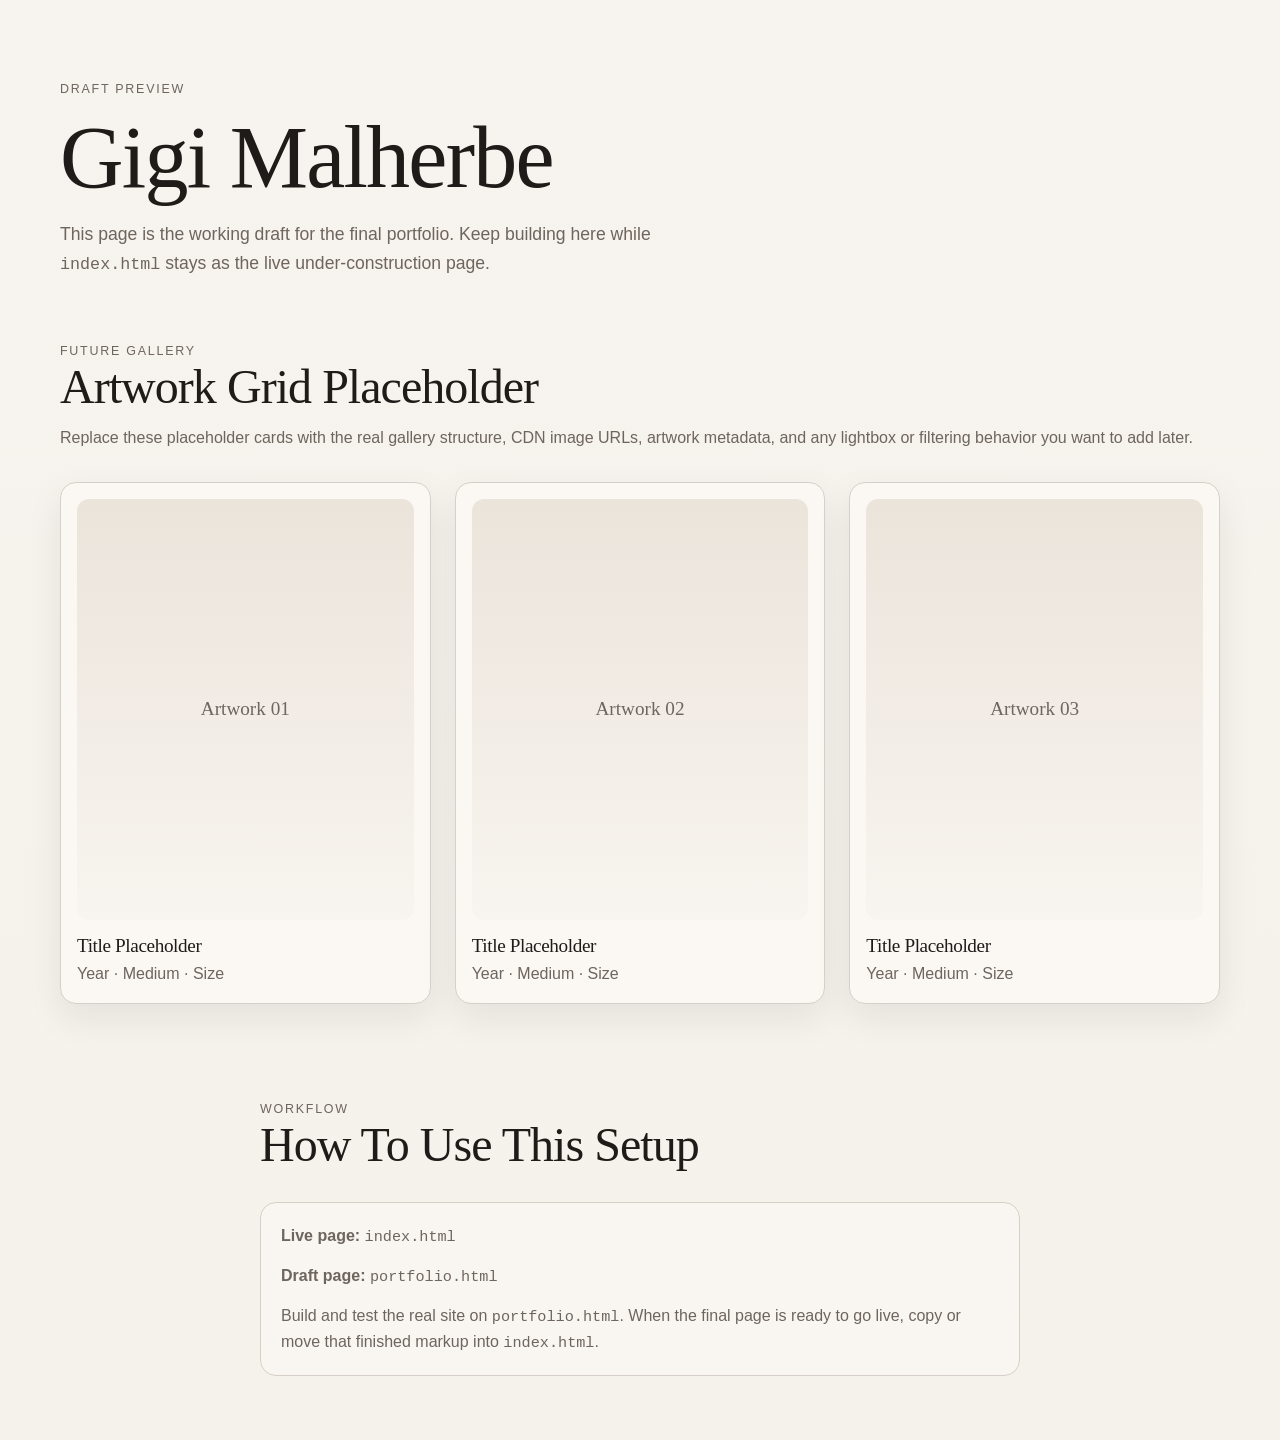
==== portfolio.html @ 04cfd676 "Separate live holding page from portfolio draft" ====
<!doctype html>
<html lang="en">
<head>
  <meta charset="utf-8">
  <meta name="viewport" content="width=device-width, initial-scale=1">
  <title>Gigi Malherbe | Portfolio Draft</title>
  <meta
    name="description"
    content="Draft portfolio page for local preview while the live site remains on the holding page."
  >
  <link rel="stylesheet" href="css/portfolio.css">
</head>
<body>
  <header class="site-header">
    <div class="site-shell">
      <p class="site-kicker">Draft Preview</p>
      <h1>Gigi Malherbe</h1>
      <p class="site-intro">
        This page is the working draft for the final portfolio. Keep building here while
        <code>index.html</code> stays as the live under-construction page.
      </p>
    </div>
  </header>

  <main>
    <section class="section" aria-labelledby="draft-gallery-title">
      <div class="site-shell">
        <div class="section-heading">
          <p class="section-label">Future Gallery</p>
          <h2 id="draft-gallery-title">Artwork Grid Placeholder</h2>
          <p>
            Replace these placeholder cards with the real gallery structure, CDN image URLs,
            artwork metadata, and any lightbox or filtering behavior you want to add later.
          </p>
        </div>

        <div class="draft-grid">
          <article class="draft-card">
            <div class="draft-card__image">Artwork 01</div>
            <h3>Title Placeholder</h3>
            <p>Year · Medium · Size</p>
          </article>
          <article class="draft-card">
            <div class="draft-card__image">Artwork 02</div>
            <h3>Title Placeholder</h3>
            <p>Year · Medium · Size</p>
          </article>
          <article class="draft-card">
            <div class="draft-card__image">Artwork 03</div>
            <h3>Title Placeholder</h3>
            <p>Year · Medium · Size</p>
          </article>
        </div>
      </div>
    </section>

    <section class="section section--narrow" aria-labelledby="draft-notes-title">
      <div class="site-shell">
        <div class="section-heading">
          <p class="section-label">Workflow</p>
          <h2 id="draft-notes-title">How To Use This Setup</h2>
        </div>
        <div class="notes">
          <p><strong>Live page:</strong> <code>index.html</code></p>
          <p><strong>Draft page:</strong> <code>portfolio.html</code></p>
          <p>
            Build and test the real site on <code>portfolio.html</code>. When the final page is
            ready to go live, copy or move that finished markup into <code>index.html</code>.
          </p>
        </div>
      </div>
    </section>
  </main>

  <script src="js/portfolio.js"></script>
</body>
</html>
---- css/portfolio.css ----
:root {
  --color-bg: #f5f1eb;
  --color-surface: #fbf8f4;
  --color-text: #1f1b18;
  --color-muted: #6e655e;
  --color-border: #d8d0c8;
  --color-shadow: rgba(31, 27, 24, 0.08);
  --font-serif: "Iowan Old Style", "Palatino Linotype", "Book Antiqua", Georgia, serif;
  --font-sans: "Segoe UI", "Helvetica Neue", Arial, sans-serif;
}

*,
*::before,
*::after {
  box-sizing: border-box;
}

body {
  margin: 0;
  background: linear-gradient(180deg, #f7f3ee 0%, var(--color-bg) 100%);
  color: var(--color-text);
  font-family: var(--font-sans);
  line-height: 1.6;
}

code {
  font-family: Consolas, "Courier New", monospace;
  font-size: 0.95em;
}

.site-shell {
  width: min(calc(100% - 2.5rem), 1160px);
  margin: 0 auto;
}

.site-header {
  padding: 5rem 0 2rem;
}

.site-kicker,
.section-label {
  margin: 0 0 0.75rem;
  color: var(--color-muted);
  font-size: 0.78rem;
  letter-spacing: 0.14em;
  text-transform: uppercase;
}

.site-header h1,
.section-heading h2,
.draft-card h3 {
  margin: 0;
  font-family: var(--font-serif);
  font-weight: 400;
  line-height: 1.05;
  letter-spacing: -0.02em;
}

.site-header h1 {
  font-size: clamp(3rem, 7vw, 5.5rem);
  margin-bottom: 1rem;
}

.site-intro {
  max-width: 40rem;
  margin: 0;
  color: var(--color-muted);
  font-size: 1.1rem;
}

.section {
  padding: 2rem 0 4rem;
}

.section--narrow .site-shell {
  max-width: 760px;
}

.section-heading {
  margin-bottom: 2rem;
}

.section-heading h2 {
  font-size: clamp(2rem, 4vw, 3rem);
  margin-bottom: 0.75rem;
}

.section-heading p,
.notes p,
.draft-card p {
  margin: 0;
  color: var(--color-muted);
}

.draft-grid {
  display: grid;
  grid-template-columns: repeat(3, minmax(0, 1fr));
  gap: 1.5rem;
}

.draft-card {
  padding: 1rem;
  background: var(--color-surface);
  border: 1px solid var(--color-border);
  border-radius: 1rem;
  box-shadow: 0 14px 36px var(--color-shadow);
}

.draft-card__image {
  display: grid;
  place-items: center;
  aspect-ratio: 4 / 5;
  margin-bottom: 1rem;
  background: linear-gradient(180deg, #ebe4db 0%, #f8f4ef 100%);
  border-radius: 0.75rem;
  color: var(--color-muted);
  font-family: var(--font-serif);
  font-size: 1.2rem;
}

.draft-card h3 {
  margin-bottom: 0.3rem;
  font-size: 1.2rem;
}

.notes {
  padding: 1.25rem;
  background: rgba(251, 248, 244, 0.8);
  border: 1px solid var(--color-border);
  border-radius: 1rem;
}

.notes p + p {
  margin-top: 0.85rem;
}

@media (max-width: 860px) {
  .draft-grid {
    grid-template-columns: 1fr;
  }
}
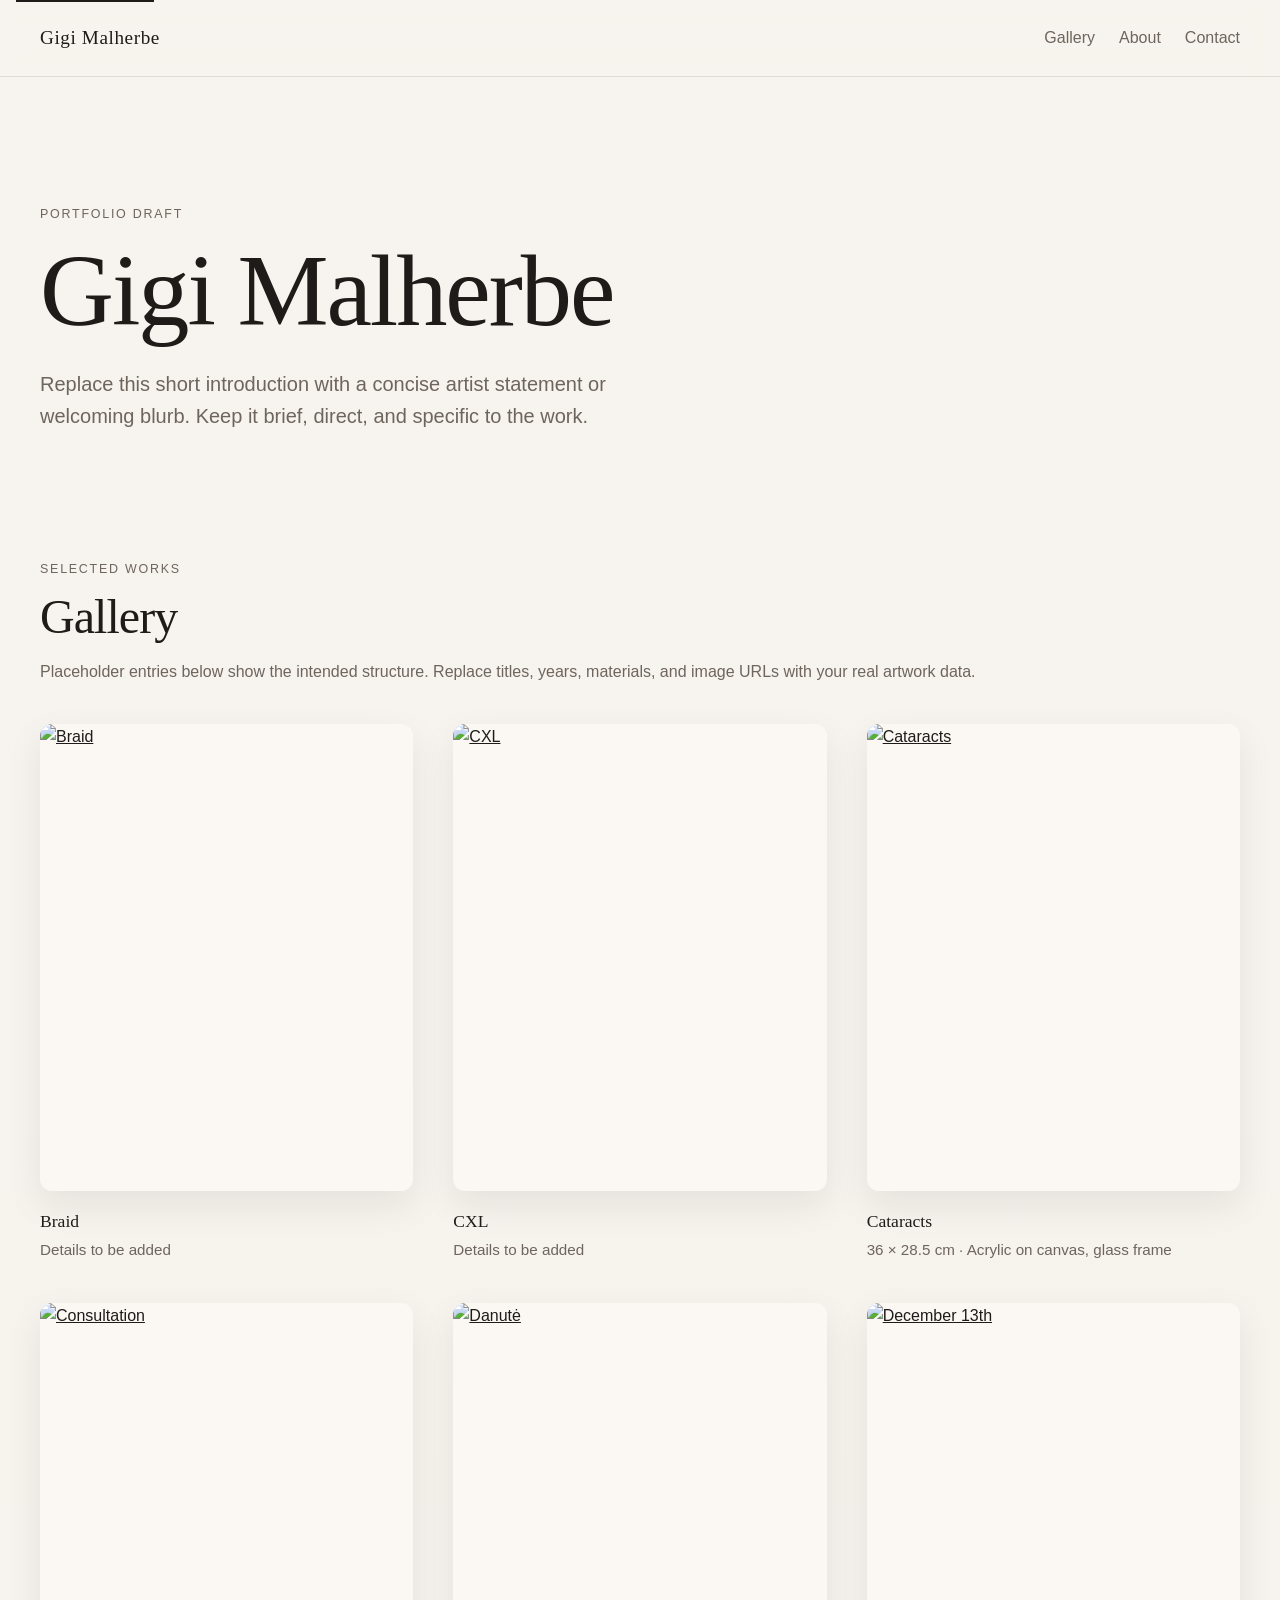
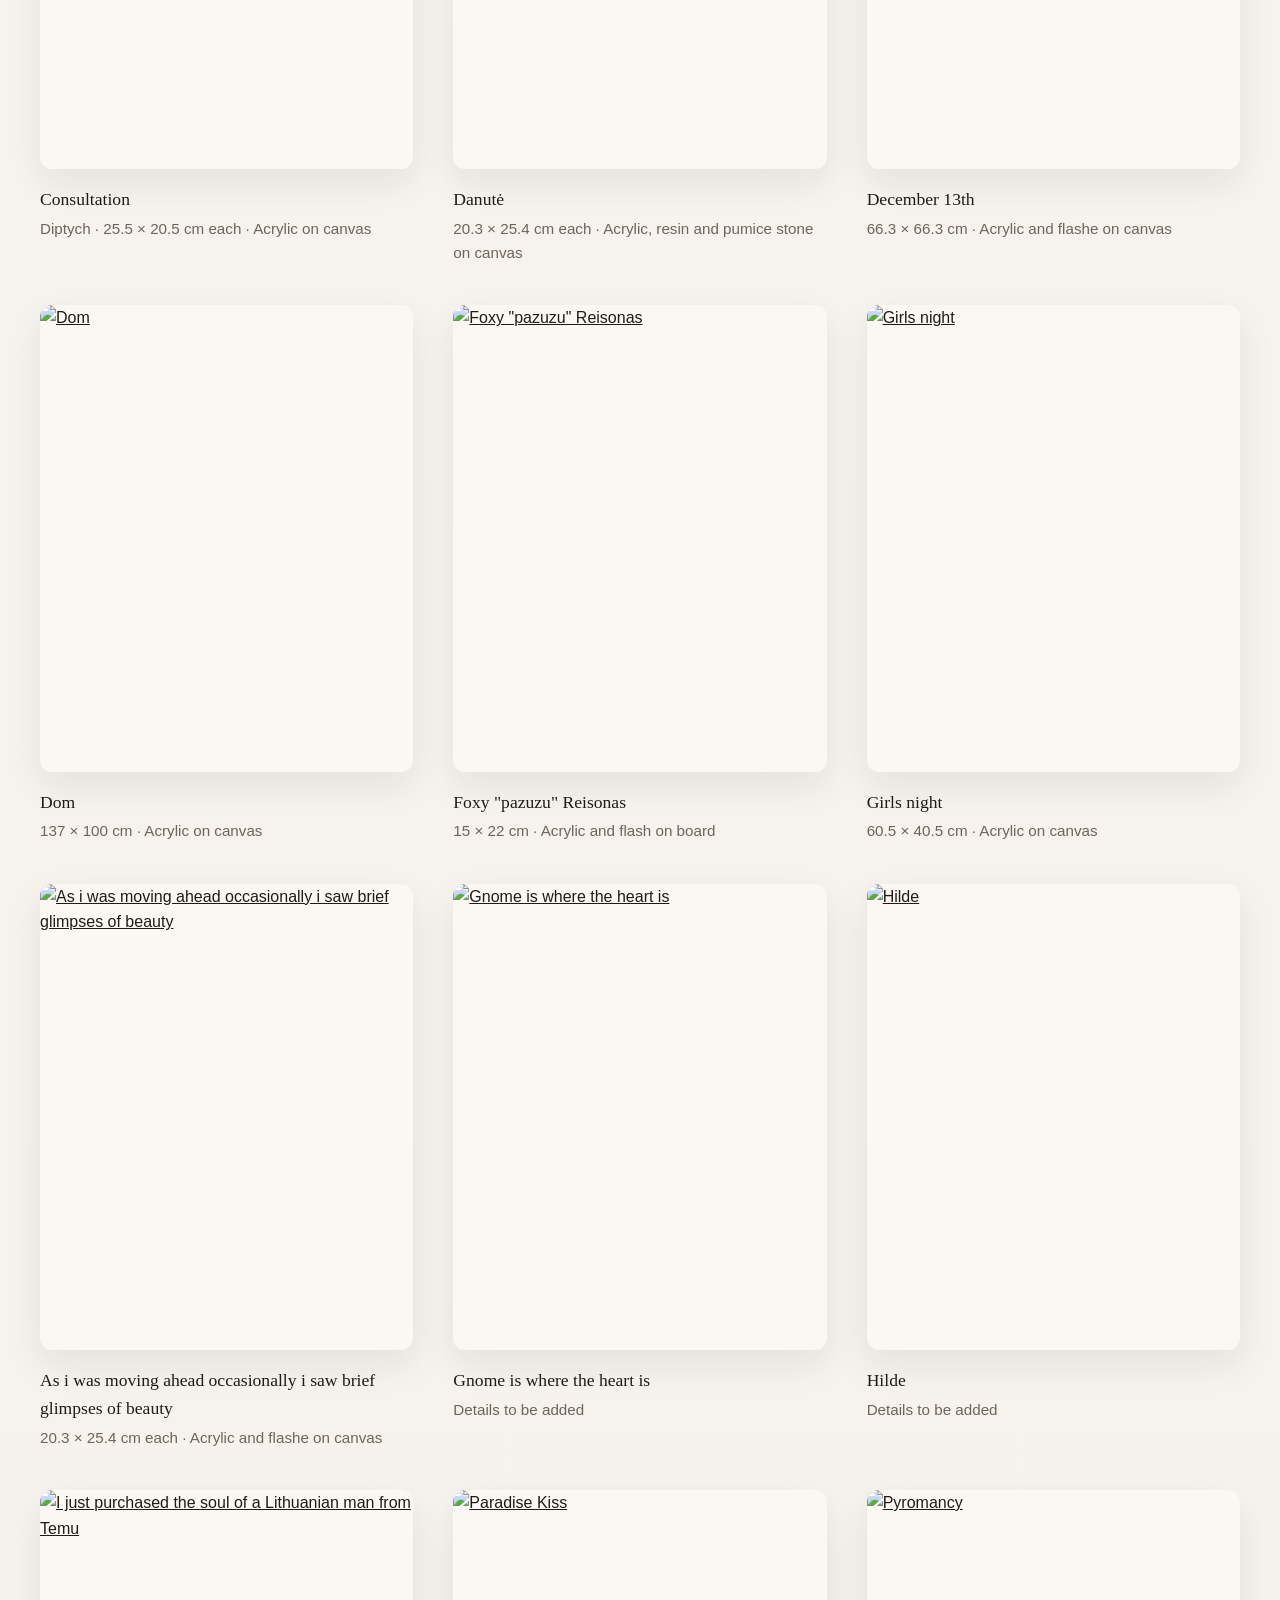
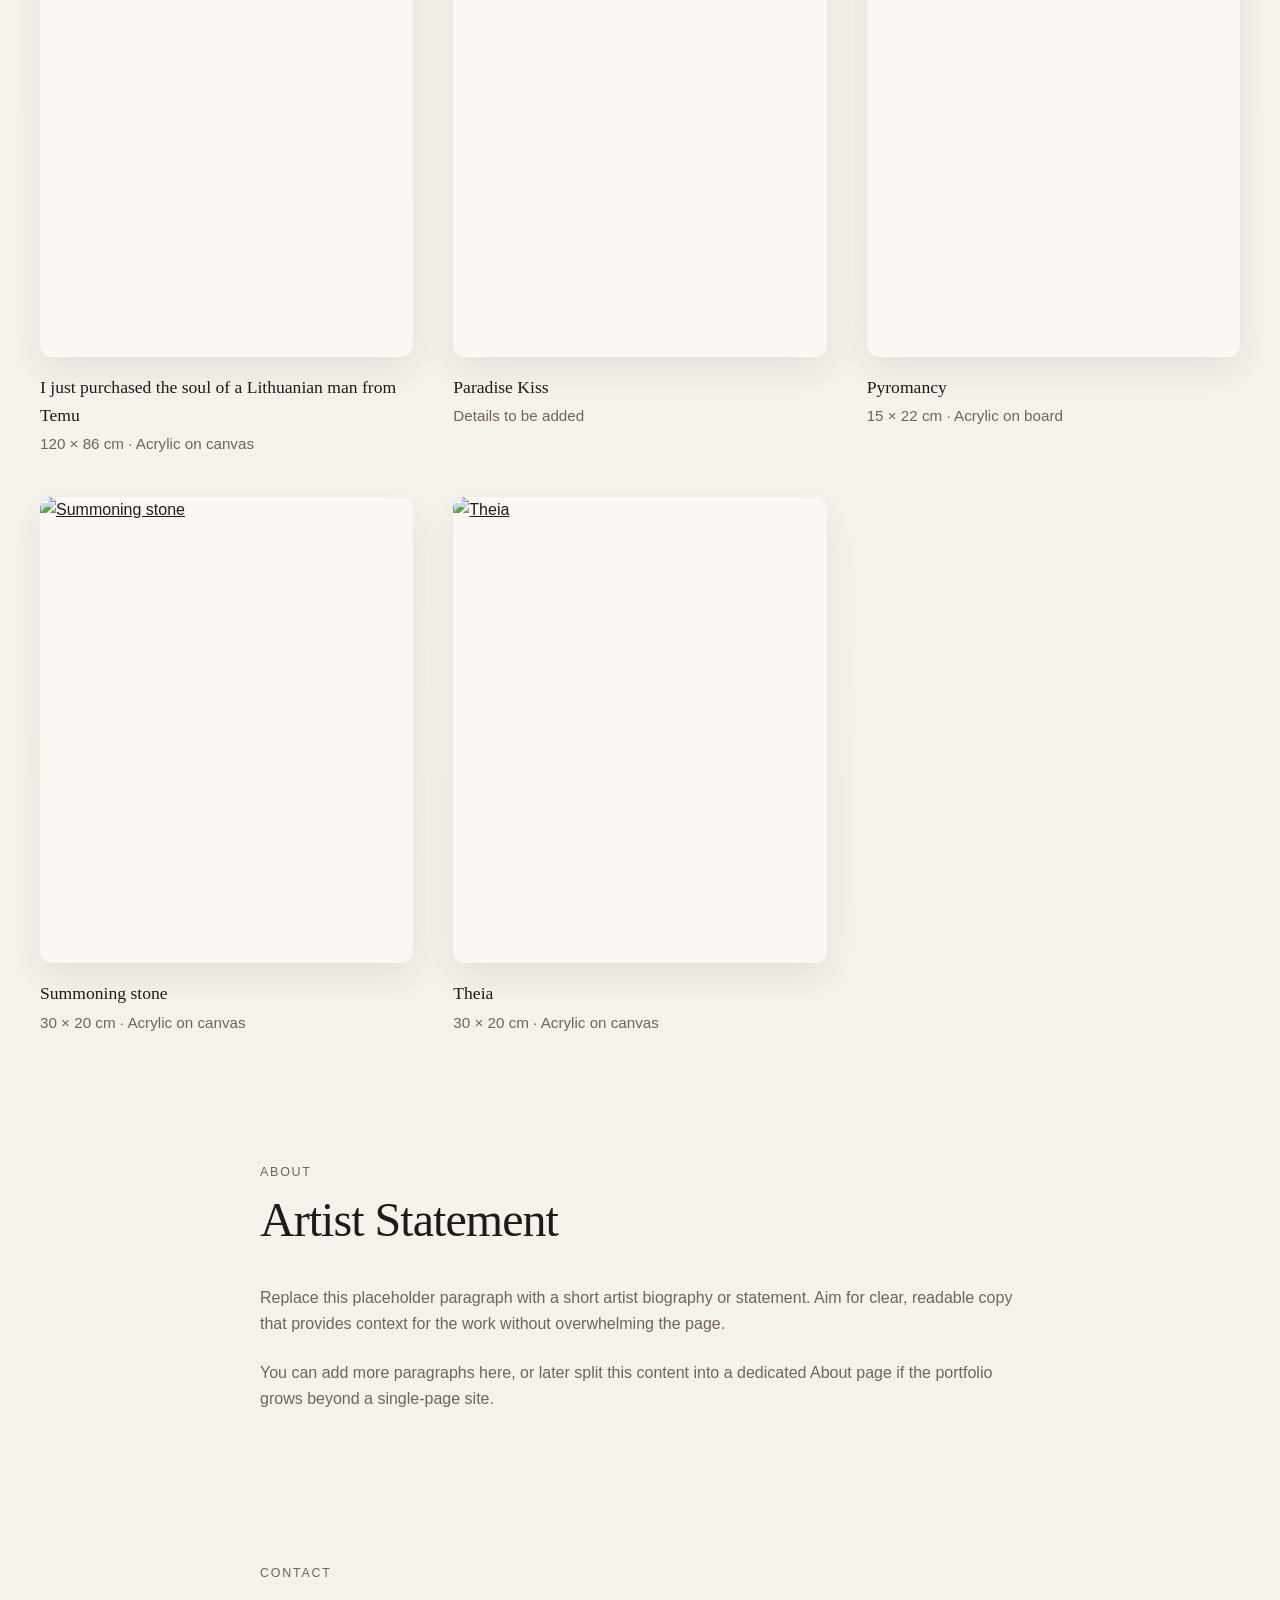
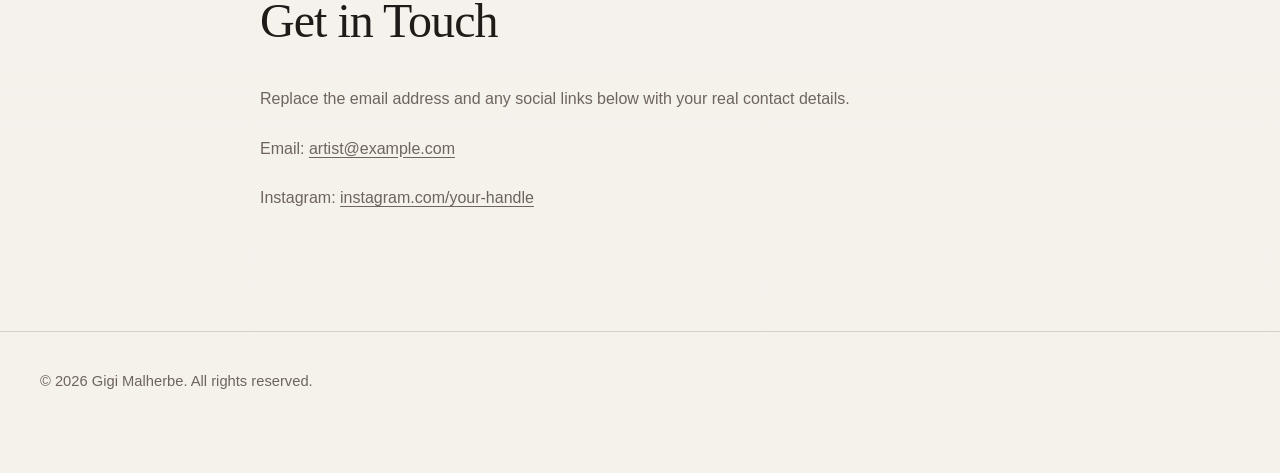
==== commit 052743fc: "Populate portfolio draft with R2 artwork" ====
--- a/portfolio.html
+++ b/portfolio.html
@@ -11,66 +11,343 @@
   <link rel="stylesheet" href="css/portfolio.css">
 </head>
 <body>
+  <a class="skip-link" href="#main-content">Skip to content</a>
+
   <header class="site-header">
     <div class="site-shell">
-      <p class="site-kicker">Draft Preview</p>
-      <h1>Gigi Malherbe</h1>
-      <p class="site-intro">
-        This page is the working draft for the final portfolio. Keep building here while
-        <code>index.html</code> stays as the live under-construction page.
-      </p>
+      <div class="site-header__inner">
+        <a class="site-title" href="#top">Gigi Malherbe</a>
+        <nav class="site-nav" aria-label="Primary">
+          <a href="#gallery">Gallery</a>
+          <a href="#about">About</a>
+          <a href="#contact">Contact</a>
+        </nav>
+      </div>
     </div>
   </header>
 
-  <main>
-    <section class="section" aria-labelledby="draft-gallery-title">
+  <main id="main-content">
+    <section class="hero" id="top" aria-labelledby="hero-title">
+      <div class="site-shell">
+        <div class="hero__content">
+          <!-- Replace the artist name and intro copy in this hero block. -->
+          <p class="eyebrow">Portfolio Draft</p>
+          <h1 id="hero-title">Gigi Malherbe</h1>
+          <p class="hero__intro">
+            Replace this short introduction with a concise artist statement or welcoming blurb.
+            Keep it brief, direct, and specific to the work.
+          </p>
+        </div>
+      </div>
+    </section>
+
+    <section class="gallery-section" id="gallery" aria-labelledby="gallery-title">
       <div class="site-shell">
         <div class="section-heading">
-          <p class="section-label">Future Gallery</p>
-          <h2 id="draft-gallery-title">Artwork Grid Placeholder</h2>
-          <p>
-            Replace these placeholder cards with the real gallery structure, CDN image URLs,
-            artwork metadata, and any lightbox or filtering behavior you want to add later.
-          </p>
-        </div>
-
-        <div class="draft-grid">
-          <article class="draft-card">
-            <div class="draft-card__image">Artwork 01</div>
-            <h3>Title Placeholder</h3>
-            <p>Year · Medium · Size</p>
-          </article>
-          <article class="draft-card">
-            <div class="draft-card__image">Artwork 02</div>
-            <h3>Title Placeholder</h3>
-            <p>Year · Medium · Size</p>
-          </article>
-          <article class="draft-card">
-            <div class="draft-card__image">Artwork 03</div>
-            <h3>Title Placeholder</h3>
-            <p>Year · Medium · Size</p>
+          <p class="eyebrow">Selected Works</p>
+          <h2 id="gallery-title">Gallery</h2>
+          <p class="section-copy">
+            Placeholder entries below show the intended structure. Replace titles, years,
+            materials, and image URLs with your real artwork data.
+          </p>
+        </div>
+
+        <div class="gallery-grid">
+          <!-- Replace or reorder these cards as needed while developing the portfolio draft. -->
+          <article class="art-card">
+            <a
+              class="art-card__link"
+              href="https://img.gigimalherbe.com/Braid.webp"
+              data-lightbox-image
+              data-title="Braid"
+              data-meta="Details to be added"
+            >
+              <img
+                src="https://img.gigimalherbe.com/Braid.webp"
+                alt="Braid"
+                loading="lazy"
+              >
+            </a>
+            <div class="art-card__body">
+              <h3>Braid</h3>
+              <p>Details to be added</p>
+            </div>
+          </article>
+
+          <article class="art-card">
+            <a
+              class="art-card__link"
+              href="https://img.gigimalherbe.com/CXL.webp"
+              data-lightbox-image
+              data-title="CXL"
+              data-meta="Details to be added"
+            >
+              <img
+                src="https://img.gigimalherbe.com/CXL.webp"
+                alt="CXL"
+                loading="lazy"
+              >
+            </a>
+            <div class="art-card__body">
+              <h3>CXL</h3>
+              <p>Details to be added</p>
+            </div>
+          </article>
+
+          <article class="art-card">
+            <a
+              class="art-card__link"
+              href="https://img.gigimalherbe.com/Cataracts.webp"
+              data-lightbox-image
+              data-title="Cataracts"
+              data-meta="36 × 28.5 cm · Acrylic on canvas, glass frame"
+            >
+              <img
+                src="https://img.gigimalherbe.com/Cataracts.webp"
+                alt="Cataracts"
+                loading="lazy"
+              >
+            </a>
+            <div class="art-card__body">
+              <h3>Cataracts</h3>
+              <p>36 × 28.5 cm · Acrylic on canvas, glass frame</p>
+            </div>
+          </article>
+
+          <article class="art-card">
+            <a
+              class="art-card__link"
+              href="https://img.gigimalherbe.com/Consultation.webp"
+              data-lightbox-image
+              data-title="Consultation"
+              data-meta="Diptych · 25.5 × 20.5 cm each · Acrylic on canvas"
+            >
+              <img
+                src="https://img.gigimalherbe.com/Consultation.webp"
+                alt="Consultation"
+                loading="lazy"
+              >
+            </a>
+            <div class="art-card__body">
+              <h3>Consultation</h3>
+              <p>Diptych · 25.5 × 20.5 cm each · Acrylic on canvas</p>
+            </div>
+          </article>
+
+          <article class="art-card">
+            <a
+              class="art-card__link"
+              href="https://img.gigimalherbe.com/Danute.webp"
+              data-lightbox-image
+              data-title="Danutė"
+              data-meta="20.3 × 25.4 cm each · Acrylic, resin and pumice stone on canvas"
+            >
+              <img
+                src="https://img.gigimalherbe.com/Danute.webp"
+                alt="Danutė"
+                loading="lazy"
+              >
+            </a>
+            <div class="art-card__body">
+              <h3>Danutė</h3>
+              <p>20.3 × 25.4 cm each · Acrylic, resin and pumice stone on canvas</p>
+            </div>
+          </article>
+
+          <article class="art-card">
+            <a
+              class="art-card__link"
+              href="https://img.gigimalherbe.com/December.webp"
+              data-lightbox-image
+              data-title="December 13th"
+              data-meta="66.3 × 66.3 cm · Acrylic and flashe on canvas"
+            >
+              <img
+                src="https://img.gigimalherbe.com/December.webp"
+                alt="December 13th"
+                loading="lazy"
+              >
+            </a>
+            <div class="art-card__body">
+              <h3>December 13th</h3>
+              <p>66.3 × 66.3 cm · Acrylic and flashe on canvas</p>
+            </div>
+          </article>
+
+          <article class="art-card">
+            <a class="art-card__link" href="https://img.gigimalherbe.com/Dom.webp" data-lightbox-image data-title="Dom" data-meta="137 × 100 cm · Acrylic on canvas">
+              <img src="https://img.gigimalherbe.com/Dom.webp" alt="Dom" loading="lazy">
+            </a>
+            <div class="art-card__body">
+              <h3>Dom</h3>
+              <p>137 × 100 cm · Acrylic on canvas</p>
+            </div>
+          </article>
+
+          <article class="art-card">
+            <a class="art-card__link" href="https://img.gigimalherbe.com/FoxyPazuzuReisonas.webp" data-lightbox-image data-title="Foxy &quot;pazuzu&quot; Reisonas" data-meta="15 × 22 cm · Acrylic and flash on board">
+              <img src="https://img.gigimalherbe.com/FoxyPazuzuReisonas.webp" alt="Foxy &quot;pazuzu&quot; Reisonas" loading="lazy">
+            </a>
+            <div class="art-card__body">
+              <h3>Foxy "pazuzu" Reisonas</h3>
+              <p>15 × 22 cm · Acrylic and flash on board</p>
+            </div>
+          </article>
+
+          <article class="art-card">
+            <a class="art-card__link" href="https://img.gigimalherbe.com/GirlsNight.webp" data-lightbox-image data-title="Girls night" data-meta="60.5 × 40.5 cm · Acrylic on canvas">
+              <img src="https://img.gigimalherbe.com/GirlsNight.webp" alt="Girls night" loading="lazy">
+            </a>
+            <div class="art-card__body">
+              <h3>Girls night</h3>
+              <p>60.5 × 40.5 cm · Acrylic on canvas</p>
+            </div>
+          </article>
+
+          <article class="art-card">
+            <a class="art-card__link" href="https://img.gigimalherbe.com/GlimpsesOfBeauty.webp" data-lightbox-image data-title="As i was moving ahead occasionally i saw brief glimpses of beauty" data-meta="20.3 × 25.4 cm each · Acrylic and flashe on canvas">
+              <img src="https://img.gigimalherbe.com/GlimpsesOfBeauty.webp" alt="As i was moving ahead occasionally i saw brief glimpses of beauty" loading="lazy">
+            </a>
+            <div class="art-card__body">
+              <h3>As i was moving ahead occasionally i saw brief glimpses of beauty</h3>
+              <p>20.3 × 25.4 cm each · Acrylic and flashe on canvas</p>
+            </div>
+          </article>
+
+          <article class="art-card">
+            <a class="art-card__link" href="https://img.gigimalherbe.com/Gnome.webp" data-lightbox-image data-title="Gnome is where the heart is" data-meta="Details to be added">
+              <img src="https://img.gigimalherbe.com/Gnome.webp" alt="Gnome is where the heart is" loading="lazy">
+            </a>
+            <div class="art-card__body">
+              <h3>Gnome is where the heart is</h3>
+              <p>Details to be added</p>
+            </div>
+          </article>
+
+          <article class="art-card">
+            <a class="art-card__link" href="https://img.gigimalherbe.com/Hilde.webp" data-lightbox-image data-title="Hilde" data-meta="Details to be added">
+              <img src="https://img.gigimalherbe.com/Hilde.webp" alt="Hilde" loading="lazy">
+            </a>
+            <div class="art-card__body">
+              <h3>Hilde</h3>
+              <p>Details to be added</p>
+            </div>
+          </article>
+
+          <article class="art-card">
+            <a class="art-card__link" href="https://img.gigimalherbe.com/LithuanianTemu.webp" data-lightbox-image data-title="I just purchased the soul of a Lithuanian man from Temu" data-meta="120 × 86 cm · Acrylic on canvas">
+              <img src="https://img.gigimalherbe.com/LithuanianTemu.webp" alt="I just purchased the soul of a Lithuanian man from Temu" loading="lazy">
+            </a>
+            <div class="art-card__body">
+              <h3>I just purchased the soul of a Lithuanian man from Temu</h3>
+              <p>120 × 86 cm · Acrylic on canvas</p>
+            </div>
+          </article>
+
+          <article class="art-card">
+            <a class="art-card__link" href="https://img.gigimalherbe.com/ParadiseKiss.webp" data-lightbox-image data-title="Paradise Kiss" data-meta="Details to be added">
+              <img src="https://img.gigimalherbe.com/ParadiseKiss.webp" alt="Paradise Kiss" loading="lazy">
+            </a>
+            <div class="art-card__body">
+              <h3>Paradise Kiss</h3>
+              <p>Details to be added</p>
+            </div>
+          </article>
+
+          <article class="art-card">
+            <a class="art-card__link" href="https://img.gigimalherbe.com/Pyromancy.webp" data-lightbox-image data-title="Pyromancy" data-meta="15 × 22 cm · Acrylic on board">
+              <img src="https://img.gigimalherbe.com/Pyromancy.webp" alt="Pyromancy" loading="lazy">
+            </a>
+            <div class="art-card__body">
+              <h3>Pyromancy</h3>
+              <p>15 × 22 cm · Acrylic on board</p>
+            </div>
+          </article>
+
+          <article class="art-card">
+            <a class="art-card__link" href="https://img.gigimalherbe.com/SummoningStone.webp" data-lightbox-image data-title="Summoning stone" data-meta="30 × 20 cm · Acrylic on canvas">
+              <img src="https://img.gigimalherbe.com/SummoningStone.webp" alt="Summoning stone" loading="lazy">
+            </a>
+            <div class="art-card__body">
+              <h3>Summoning stone</h3>
+              <p>30 × 20 cm · Acrylic on canvas</p>
+            </div>
+          </article>
+
+          <article class="art-card">
+            <a class="art-card__link" href="https://img.gigimalherbe.com/Theia.webp" data-lightbox-image data-title="Theia" data-meta="30 × 20 cm · Acrylic on canvas">
+              <img src="https://img.gigimalherbe.com/Theia.webp" alt="Theia" loading="lazy">
+            </a>
+            <div class="art-card__body">
+              <h3>Theia</h3>
+              <p>30 × 20 cm · Acrylic on canvas</p>
+            </div>
           </article>
         </div>
       </div>
     </section>
 
-    <section class="section section--narrow" aria-labelledby="draft-notes-title">
-      <div class="site-shell">
+    <section class="about-section" id="about" aria-labelledby="about-title">
+      <div class="site-shell site-shell--narrow">
         <div class="section-heading">
-          <p class="section-label">Workflow</p>
-          <h2 id="draft-notes-title">How To Use This Setup</h2>
-        </div>
-        <div class="notes">
-          <p><strong>Live page:</strong> <code>index.html</code></p>
-          <p><strong>Draft page:</strong> <code>portfolio.html</code></p>
-          <p>
-            Build and test the real site on <code>portfolio.html</code>. When the final page is
-            ready to go live, copy or move that finished markup into <code>index.html</code>.
+          <p class="eyebrow">About</p>
+          <h2 id="about-title">Artist Statement</h2>
+        </div>
+        <div class="prose">
+          <!-- Replace this section with the real artist biography or statement. -->
+          <p>
+            Replace this placeholder paragraph with a short artist biography or statement.
+            Aim for clear, readable copy that provides context for the work without overwhelming
+            the page.
+          </p>
+          <p>
+            You can add more paragraphs here, or later split this content into a dedicated About
+            page if the portfolio grows beyond a single-page site.
+          </p>
+        </div>
+      </div>
+    </section>
+
+    <section class="contact-section" id="contact" aria-labelledby="contact-title">
+      <div class="site-shell site-shell--narrow">
+        <div class="section-heading">
+          <p class="eyebrow">Contact</p>
+          <h2 id="contact-title">Get in Touch</h2>
+        </div>
+        <div class="prose">
+          <!-- Replace the placeholder email and social links with real contact details. -->
+          <p>
+            Replace the email address and any social links below with your real contact details.
+          </p>
+          <p>
+            Email:
+            <a href="mailto:artist@example.com">artist@example.com</a>
+          </p>
+          <p>
+            Instagram:
+            <a href="https://www.instagram.com/" target="_blank" rel="noreferrer">instagram.com/your-handle</a>
           </p>
         </div>
       </div>
     </section>
   </main>
+
+  <footer class="site-footer">
+    <div class="site-shell">
+      <p>&copy; <span id="year">2026</span> Gigi Malherbe. All rights reserved.</p>
+    </div>
+  </footer>
+
+  <div class="lightbox" data-lightbox hidden>
+    <button class="lightbox__close" type="button" aria-label="Close enlarged image">&times;</button>
+    <figure class="lightbox__figure">
+      <img class="lightbox__image" src="" alt="">
+      <figcaption class="lightbox__caption">
+        <strong class="lightbox__title"></strong>
+        <span class="lightbox__meta"></span>
+      </figcaption>
+    </figure>
+  </div>
 
   <script src="js/portfolio.js"></script>
 </body>
--- a/css/portfolio.css
+++ b/css/portfolio.css
@@ -5,8 +5,19 @@
   --color-muted: #6e655e;
   --color-border: #d8d0c8;
   --color-shadow: rgba(31, 27, 24, 0.08);
+  --color-overlay: rgba(18, 16, 14, 0.9);
   --font-serif: "Iowan Old Style", "Palatino Linotype", "Book Antiqua", Georgia, serif;
   --font-sans: "Segoe UI", "Helvetica Neue", Arial, sans-serif;
+  --site-width: 1200px;
+  --site-width-narrow: 760px;
+  --space-xs: 0.75rem;
+  --space-sm: 1rem;
+  --space-md: 1.5rem;
+  --space-lg: 2.5rem;
+  --space-xl: 4rem;
+  --space-2xl: 6rem;
+  --radius-sm: 0.35rem;
+  --radius-md: 0.75rem;
 }
 
 *,
@@ -15,6 +26,10 @@
   box-sizing: border-box;
 }
 
+html {
+  scroll-behavior: smooth;
+}
+
 body {
   margin: 0;
   background: linear-gradient(180deg, #f7f3ee 0%, var(--color-bg) 100%);
@@ -23,119 +38,293 @@
   line-height: 1.6;
 }
 
-code {
-  font-family: Consolas, "Courier New", monospace;
-  font-size: 0.95em;
+img {
+  display: block;
+  max-width: 100%;
+  height: auto;
 }
 
 .site-shell {
-  width: min(calc(100% - 2.5rem), 1160px);
+  width: min(calc(100% - 2.5rem), var(--site-width));
   margin: 0 auto;
 }
 
+.site-shell--narrow {
+  width: min(calc(100% - 2.5rem), var(--site-width-narrow));
+}
+
+a {
+  color: inherit;
+}
+
+button {
+  font: inherit;
+}
+
+.skip-link {
+  position: absolute;
+  left: 1rem;
+  top: -3rem;
+  z-index: 100;
+  padding: 0.75rem 1rem;
+  background: var(--color-text);
+  color: #fff;
+  text-decoration: none;
+}
+
+.skip-link:focus {
+  top: 1rem;
+}
+
 .site-header {
-  padding: 5rem 0 2rem;
-}
-
-.site-kicker,
-.section-label {
-  margin: 0 0 0.75rem;
+  position: sticky;
+  top: 0;
+  z-index: 20;
+  background: rgba(247, 243, 238, 0.92);
+  backdrop-filter: blur(12px);
+  border-bottom: 1px solid rgba(216, 208, 200, 0.7);
+}
+
+.site-header__inner {
+  display: flex;
+  align-items: center;
+  justify-content: space-between;
+  gap: var(--space-md);
+  min-height: 4.75rem;
+}
+
+.site-title {
+  font-family: var(--font-serif);
+  font-size: 1.2rem;
+  text-decoration: none;
+  letter-spacing: 0.03em;
+}
+
+.site-nav {
+  display: flex;
+  flex-wrap: wrap;
+  gap: var(--space-md);
+}
+
+.site-nav a {
+  color: var(--color-muted);
+  text-decoration: none;
+}
+
+.site-nav a:hover,
+.site-nav a:focus-visible {
+  color: var(--color-text);
+}
+
+section {
+  padding: var(--space-xl) 0;
+}
+
+.eyebrow {
+  margin: 0 0 var(--space-xs);
   color: var(--color-muted);
   font-size: 0.78rem;
   letter-spacing: 0.14em;
   text-transform: uppercase;
 }
 
-.site-header h1,
+.section-heading {
+  margin-bottom: var(--space-lg);
+}
+
 .section-heading h2,
-.draft-card h3 {
+.hero h1 {
   margin: 0;
   font-family: var(--font-serif);
   font-weight: 400;
+  letter-spacing: -0.02em;
   line-height: 1.05;
-  letter-spacing: -0.02em;
-}
-
-.site-header h1 {
-  font-size: clamp(3rem, 7vw, 5.5rem);
-  margin-bottom: 1rem;
-}
-
-.site-intro {
-  max-width: 40rem;
-  margin: 0;
-  color: var(--color-muted);
-  font-size: 1.1rem;
-}
-
-.section {
-  padding: 2rem 0 4rem;
-}
-
-.section--narrow .site-shell {
-  max-width: 760px;
-}
-
-.section-heading {
-  margin-bottom: 2rem;
 }
 
 .section-heading h2 {
   font-size: clamp(2rem, 4vw, 3rem);
-  margin-bottom: 0.75rem;
-}
-
-.section-heading p,
-.notes p,
-.draft-card p {
-  margin: 0;
-  color: var(--color-muted);
-}
-
-.draft-grid {
+}
+
+.section-copy,
+.prose {
+  color: var(--color-muted);
+}
+
+.prose p {
+  margin: 0 0 var(--space-md);
+}
+
+.prose a {
+  text-underline-offset: 0.18em;
+}
+
+.hero {
+  padding: calc(var(--space-2xl) + 2rem) 0 var(--space-xl);
+}
+
+.hero__content {
+  max-width: 46rem;
+}
+
+.hero h1 {
+  font-size: clamp(3.2rem, 8vw, 6.4rem);
+  margin-bottom: var(--space-md);
+}
+
+.hero__intro {
+  max-width: 40rem;
+  margin: 0;
+  color: var(--color-muted);
+  font-size: clamp(1.05rem, 2vw, 1.25rem);
+}
+
+.gallery-grid {
   display: grid;
-  grid-template-columns: repeat(3, minmax(0, 1fr));
-  gap: 1.5rem;
-}
-
-.draft-card {
-  padding: 1rem;
+  grid-template-columns: repeat(12, minmax(0, 1fr));
+  gap: var(--space-lg);
+}
+
+.art-card {
+  grid-column: span 4;
+}
+
+.art-card__link {
+  display: block;
   background: var(--color-surface);
-  border: 1px solid var(--color-border);
-  border-radius: 1rem;
+  border-radius: var(--radius-md);
+  overflow: hidden;
   box-shadow: 0 14px 36px var(--color-shadow);
 }
 
-.draft-card__image {
+.art-card__link img {
+  width: 100%;
+  aspect-ratio: 4 / 5;
+  object-fit: cover;
+  transition: transform 180ms ease;
+}
+
+.art-card__link:hover img,
+.art-card__link:focus-visible img {
+  transform: scale(1.01);
+}
+
+.art-card__body {
+  padding-top: var(--space-sm);
+}
+
+.art-card__body h3 {
+  margin: 0 0 0.2rem;
+  font-family: var(--font-serif);
+  font-size: 1.1rem;
+  font-weight: 400;
+}
+
+.art-card__body p {
+  margin: 0;
+  color: var(--color-muted);
+  font-size: 0.95rem;
+}
+
+.contact-section {
+  padding-bottom: var(--space-2xl);
+}
+
+.site-footer {
+  border-top: 1px solid var(--color-border);
+  padding: var(--space-md) 0 var(--space-xl);
+  color: var(--color-muted);
+  font-size: 0.92rem;
+}
+
+.lightbox[hidden] {
+  display: none;
+}
+
+.lightbox {
+  position: fixed;
+  inset: 0;
+  z-index: 50;
   display: grid;
   place-items: center;
-  aspect-ratio: 4 / 5;
-  margin-bottom: 1rem;
-  background: linear-gradient(180deg, #ebe4db 0%, #f8f4ef 100%);
-  border-radius: 0.75rem;
-  color: var(--color-muted);
-  font-family: var(--font-serif);
-  font-size: 1.2rem;
-}
-
-.draft-card h3 {
-  margin-bottom: 0.3rem;
-  font-size: 1.2rem;
-}
-
-.notes {
   padding: 1.25rem;
-  background: rgba(251, 248, 244, 0.8);
-  border: 1px solid var(--color-border);
-  border-radius: 1rem;
-}
-
-.notes p + p {
-  margin-top: 0.85rem;
-}
-
-@media (max-width: 860px) {
-  .draft-grid {
-    grid-template-columns: 1fr;
-  }
-}
+  background: var(--color-overlay);
+}
+
+.lightbox__close {
+  position: absolute;
+  top: 1rem;
+  right: 1rem;
+  border: 0;
+  background: transparent;
+  color: #fff;
+  font-size: 2.25rem;
+  line-height: 1;
+  cursor: pointer;
+}
+
+.lightbox__figure {
+  margin: 0;
+  width: min(100%, 1100px);
+}
+
+.lightbox__image {
+  max-height: 78vh;
+  width: auto;
+  margin: 0 auto;
+  border-radius: var(--radius-sm);
+}
+
+.lightbox__caption {
+  margin-top: var(--space-sm);
+  color: #f4efe8;
+  text-align: center;
+}
+
+.lightbox__title,
+.lightbox__meta {
+  display: block;
+}
+
+.lightbox__meta {
+  color: rgba(244, 239, 232, 0.78);
+}
+
+body.is-locked {
+  overflow: hidden;
+}
+
+@media (max-width: 960px) {
+  .art-card {
+    grid-column: span 6;
+  }
+}
+
+@media (max-width: 640px) {
+  .site-shell,
+  .site-shell--narrow {
+    width: min(calc(100% - 1.5rem), var(--site-width));
+  }
+
+  .site-header__inner {
+    min-height: auto;
+    padding: 1rem 0;
+    flex-direction: column;
+    align-items: flex-start;
+  }
+
+  .site-nav {
+    gap: var(--space-sm);
+  }
+
+  .hero {
+    padding-top: calc(var(--space-xl) + 2rem);
+  }
+
+  .gallery-grid {
+    gap: var(--space-md);
+  }
+
+  .art-card {
+    grid-column: 1 / -1;
+  }
+}
